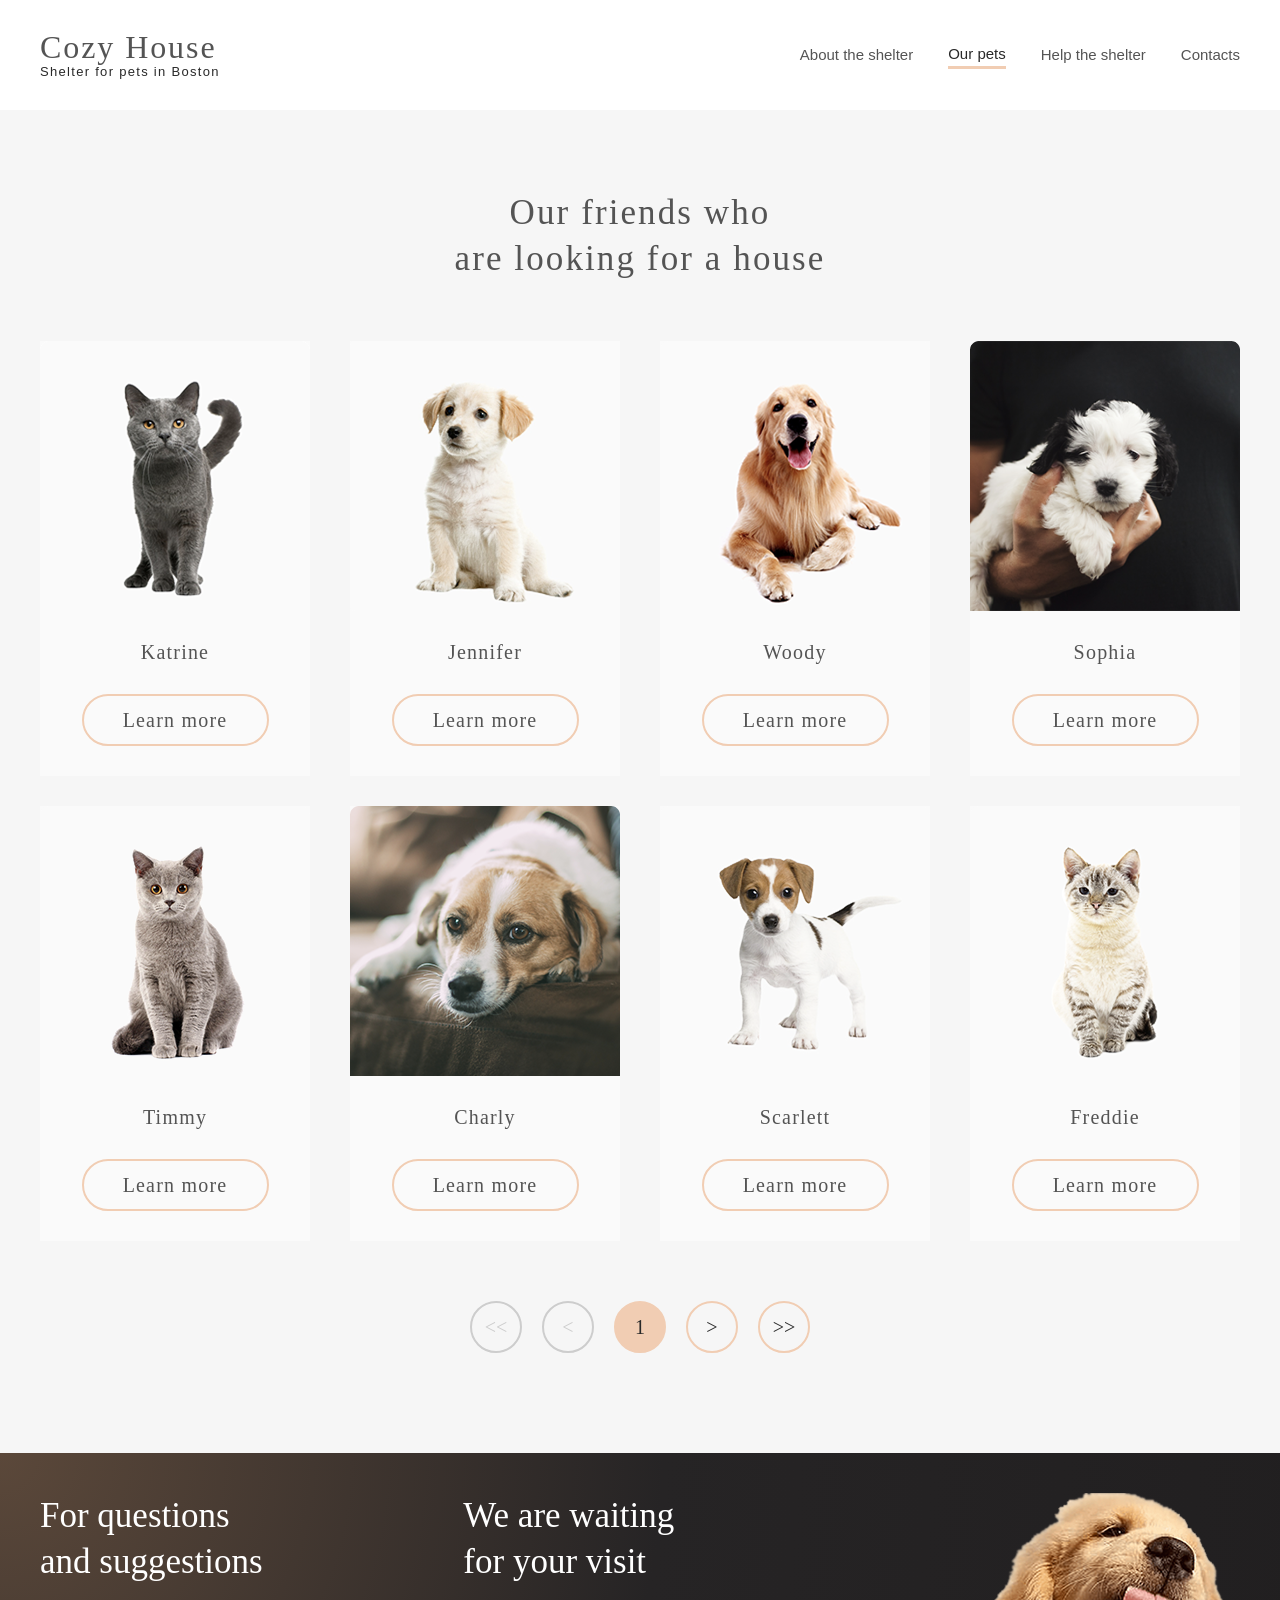
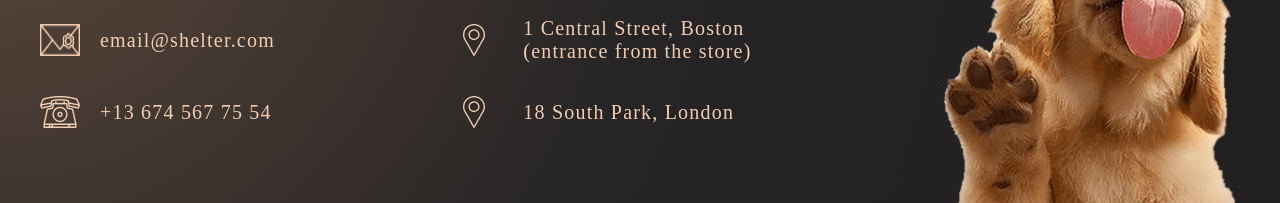
==== shelter/pets.html @ 5c17b8cc "feat: complete pets layout" ====
<!DOCTYPE html>
<html lang="en">
<head>
    <meta charset="UTF-8">
    <meta name="viewport" content="width=device-width, initial-scale=1.0">
    <title>Document</title>
    <link rel="stylesheet" href="./style/style.css">
    <link rel="icon" type="image/png" href="./assets/icons/favicon.png">
</head>
<body class="page page--pets">
    <header class="header header--pets">
        <div class="container">
            <div class="header__container">
                <div class="header__logo">
                    <a href="./index.html" class="logo">
                        <span class="logo__title">Cozy House</span>
                        <span class="logo__subtitle">Shelter for pets in Boston</span>
                    </a>
                </div>
                <nav class="navigation">
                    <ul class="navigation__list">
                        <li class="navigation__item">
                            <a class="navigation__link" href="./index.html">
                                About the shelter
                            </a>
                        </li>
                    
                        <li class="navigation__item">
                            <a class="navigation__link navigation__link--active" href="#">
                                Our pets
                            </a>
                        </li>
                    
                        <li class="navigation__item">
                            <a class="navigation__link" href="./index.html#help">
                                Help the shelter
                            </a>
                        </li>
                    
                        <li class="navigation__item">
                            <a class="navigation__link" href="#contacts">
                                Contacts
                            </a>
                        </li>
                    </ul>
                
                  <button class="burger" type="button" aria-label="Open menu">
                    <span class="burger__line"></span>
                    <span class="burger__line"></span>
                  </button>
              
               </nav>
    
            </div>
    </header>
    <main>
        <section class="pets pets--page" id="pets">
            <div class="container pets__container">
                <h1 class="pets__title">Our friends who<br> are looking for a house</h1>
                <div class="pets__cards pets__cards--page">
                    
                    
                        <div class="pets__card">
                            <img src="./assets/images/pets-katrine.png" alt="katarine" class="slider-card-img">
                            <span class="pets__card-name">Katrine</span>
                             <button class="slider__btn">Learn more</button>
                        </div>
                        <div class="pets__card">
                            <img src="./assets/images/pets-jennifer.png" alt="jennifer" class="slider-card-img">
                            <span class="pets__card-name">Jennifer</span>
                            <button class="slider__btn">Learn more</button>
                        </div>
                        <div class="pets__card">
                            <img src="./assets/images/pets-woody.png" alt="woody" class="slider-card-img">
                            <span class="pets__card-name">Woody</span>
                            <button class="slider__btn">Learn more</button>
                        </div> 
                        <div class="pets__card">
                            <img src="./assets/images/pets-sofia.png" alt="sofia" class="slider-card-img">
                            <span class="pets__card-name">Sophia</span>
                            <button class="slider__btn">Learn more</button>
                        </div>
                        <div class="pets__card">
                            <img src="./assets/images/pets-timmy.png" alt="timmy" class="slider-card-img">
                            <span class="pets__card-name">Timmy</span>
                            <button class="slider__btn">Learn more</button>
                        </div>
                        <div class="pets__card">
                            <img src="./assets/images/pets-charly.png" alt="charly" class="slider-card-img">
                            <span class="pets__card-name">Charly</span>
                            <button class="slider__btn">Learn more</button>
                        </div>
                        <div class="pets__card">
                            <img src="./assets/images/pets-scarlet.png" alt="scarlet" class="slider-card-img">
                            <span class="pets__card-name">Scarlett</span>
                            <button class="slider__btn">Learn more</button>
                        </div>
                        <div class="pets__card">
                            <img src="./assets/images/pets-freddie.png" alt="freddie" class="slider-card-img">
                            <span class="pets__card-name">Freddie</span>
                            <button class="slider__btn">Learn more</button>
                        </div>
                    
                    
                    
                </div>  
                <div class="pagination">
                    <button class="pagination__btn pagination__btn--disabled" type="button" disabled>&lt;&lt;</button>
                    <button class="pagination__btn pagination__btn--disabled" type="button" disabled>&lt;</button>
                    <button class="pagination__btn pagination__btn--active" type="button">1</button>
                    <button class="pagination__btn" type="button">&gt;</button>
                    <button class="pagination__btn" type="button">&gt;&gt;</button>
                </div>      
                
            </div>
            
       
        </section>
    
    </main>
    <footer class="footer" id="contacts">
        <div class="footer_cards">
            <div class="footer__contacts">
               <div class="footer__title">
                For questions <br>and suggestions
               </div>
               <a class="footer__mail" href="mailto:email@shelter.com">
                <img src="./assets/icons/mail.png" alt="mail" class="footer_image">
                <span class="footer__info" >email@shelter.com</span>
               </a>
               <a class="footer__tel" href="tel:+136745677554">
                <img src="./assets/icons/phone.png" alt="phone" class="footer_image">
                <span class="footer__info" >+13 674 567 75 54</span>
               </a>
            </div>
            <div class="footer__location">
                <div class="footer__title">
                    We are waiting <br>for your visit
                   </div>
                   <a class="footer__marker" href="https://maps.google.com" target="_blank">
                      <img src="./assets/icons/icon-marker.png" alt="marker" class="footer_image">
                      <span class="footer__info">1 Central Street, Boston<br> (entrance from the store)</span>
                   </a>
                   <a class="footer__marker" href="https://maps.google.com" target="_blank">
                      <img src="./assets/icons/icon-marker.png" alt="marker" class="footer_image">
                      <span class="footer__info">18 South Park, London </span>
                   </a>
            </div>
            <div class="footer__puppy">
                <img src="./assets/images/footer-puppy.png" alt="puppy" class="footer__puppy__img">
            </div>
        </div>

        
    </footer>
</body>
</html>
---- shelter/style/style.css ----
html {
    scroll-behavior: smooth;
  }
body{
    
    margin: 0;

}
* {
    box-sizing: border-box;
  }
  .header--main{
    background:
    radial-gradient(
      circle at top left,
      #5b483a 0%,
      #262425 50%,
      #211F20 100%
    );
}


.container{
    max-width: 1200px;
    margin: 0 auto;
    
}
.header__container{

    display: flex;
    justify-content: space-between;
    align-items: center;
    max-width: 1200px;
   padding-top: 30px;  
}

.navigation{
    display: flex;
    gap: 35px;
    
}
.navigation__list{
    display: flex;
    gap: 35px;
    list-style: none;
    align-items: center;
    margin: 0;
    padding:0;
    
}
.navigation__link {
    display: flex;
    text-decoration: none;
    color: #CDCDCD;
    font-family: Arial, sans-serif;
    font-size: 15px;
    line-height: 160%;
    font-weight:400; 
  }
  .navigation__link:hover {
    color: #FAFAFA;
  }
  .navigation__link--active {
    pointer-events: none;
    cursor: default;
    color: #FAFAFA;
    border-bottom: 3px solid #F1CDB3;
  }


  .navigation__item{
   
    color: #F1CDB3;
  }

  .header--pets .navigation__link {
    color: #545454;
  }
  
  .header--pets .navigation__link:hover {
    color: #292929;
  }
  
  .header--pets .navigation__link--active {
    color: #292929;
    border-bottom: 3px solid #F1CDB3;
  }

  .header--pets .header__container {
    padding: 30px 0;
}
.header__logo{
    gap: 10px;
}
.logo {
    text-decoration: none;
    display: flex;
    flex-direction: column;
  }
.logo__title{
    display: block;
    color: #F1CDB3; 
    
    font-family: Georgia, 'Times New Roman', Times, serif;
    font-size: 32px;
    line-height: 110%;
    letter-spacing: 0.06em;
    
}
.logo__subtitle{
    display: block;
    color: #FFFFFF;
    font-family: Arial, Helvetica, sans-serif;
    font-size: 13px;
    letter-spacing: 0.1em;
    line-height: 115%;
    
}


.header--pets .logo__title {
    color: #545454;
  }
  
  .header--pets .logo__subtitle {
    color: #292929;
  }
.hero{
    display: flex;
    justify-content: space-between;
    
    margin-top: 60px;
}
.burger {
    display: none;
  }

.hero__content{
    display: flex;
    flex-direction: column;
    align-items:flex-start;
    justify-content: center;
    padding-top: 140px;
    width: 460px;
   margin-bottom: 243px;
}
.hero__title{
    font-family: Georgia, 'Times New Roman', Times, serif;
    font-size: 44px;
    line-height: 130%;
    color: #FFFFFF;
    font-weight: 400;
    margin-right: 10px;
}
.hero__subheading{
    font-family: Arial, Helvetica, sans-serif;
    font-size: 15px;
    line-height: 160%;
    color: #CDCDCD;
    padding-bottom: 30px;
}
.hero__button{
    display: inline-block;
    width: 207px;
    height: 52px;
    background-color:#F1CDB3;
    text-decoration: none;
    border-radius: 100px;
    text-align: center;
    line-height: 52px;
    color: #292929;
    font-size: 17px;
    font-family: Georgia, 'Times New Roman', Times, serif;
    letter-spacing: 0.06em;
   
    
}
.hero__image{
    display: flex;
    align-items: flex-end;
    width: 698px;
    height: 728px;
    padding: -1px 20px 0;
}
.about__container{

    display: flex;
    justify-content: center;
   
    align-items: center;
    max-width: 1200px;
    padding-top: 90px;
    padding-bottom: 90px;
    gap: 130px;
   
 
}
.about__image{
    width: 300px;
    height: 408px;
    
    

}
.about__content{
    width: 430px;
    height: 380px;
    display: flex;
    flex-direction: column;
    
    gap: 30px;
    
}
.about__title{
    font-family: Georgia, 'Times New Roman', Times, serif;
    font-size: 35px;
    letter-spacing: 0.06em;
    line-height: 130%;
    color: #545454;
    font-weight: 400;
    width: 370px;
    margin: 0;
}
.about__text{
    font-family: Arial, Helvetica, sans-serif;
    color: #4C4C4C;
    font-size: 15px;
    line-height: 160%;
    font-weight: 400;
    margin: 0;
   
}
.pets {
    
    background-color: #F6F6F6;
    padding: 80px 0 100px;
    
}
.pets__container {
    max-width: 1200px;
    display: flex;
    flex-direction: column;
    align-items: center;
  }
.pets__title{
    margin: 0 0 60px;
    color: #545454;
    font-family: Georgia, 'Times New Roman', Times, serif;
    font-size: 35px;
    font-weight: 400;
    width: 400px;
    text-align: center;
    letter-spacing: 0.06em;
    line-height: 130%;
}
.pets__slider{
    display: flex;
    align-items: center;
    justify-content: space-between;
    gap:55px;

}
.pets__cards {
    display: flex;
  gap: 90px;
  width: 990px;
  overflow: hidden;
  }
  
.pets__card{
    max-width: 270px;
    height: 435px;
    display: flex;
    flex-direction: column;
    
    align-items:center;
    transition: 0.3s ease;
    background-color: #FAFAFA;

}
.pets__button {
    display: flex;
    justify-content: center;
    align-items: center;

    width: 261px;
    height: 52px;

    background: #F1CDB3;
    border-radius: 100px;

    font-family: Georgia, serif;
    font-size: 17px;
    letter-spacing: 0.06em;
    color: #292929;

    text-decoration: none; 
}

.slider-card-img{
    width: 270px;
    height: 270px;
    margin-bottom: 30px;
}
.pets__card span{
    margin-bottom: 30px;
}
span{

    font-size: 20px;
    font-family: Georgia, 'Times New Roman', Times, serif;
    color: #545454;
    letter-spacing: 0.06em;
    
}

.slider__btn {
    width: 187px;
    height: 52px;
    background: transparent;
    border: 2px solid #F1CDB3;
    border-radius: 100px;
    font-family: Georgia, serif;
    font-size: 20px;
    letter-spacing: 0.06em;
    color: #545454;
    cursor: pointer;
    margin-bottom: 30px;
}
.pets__button {
    width: 261px;
    height: 52px;
    margin-top: 60px;
    background: #F1CDB3;
    border: none;
    border-radius: 100px;
    font-family: Georgia, serif;
    font-size: 20px;
    letter-spacing: 0.06em;
    color: #292929;
    cursor: pointer;
}
.slider-btn {
    width: 52px;
    height: 52px;
    border: 2px solid #F1CDB3;
    border-radius: 50%;
    background: transparent;
    font-size: 20px;
    color: #292929;
    cursor: pointer;
    flex-shrink: 0;
}
button,
a {
  cursor: pointer;
}
.pets__card:hover{
    
    background-color: #FFFFFF;
    cursor: pointer;
  }

.hero__button:hover,
.pets__button:hover,
.slider__btn:hover,
.slider-btn:hover {
  background-color: #FDDCC4;
}
.slider-btn:hover {
    background-color: #FDDCC4;
    border-color: #FDDCC4;
  }

  .hero__button,
  .pets__button,
  .slider__btn,
  .slider-btn,
  .pets__card,
  .navigation__link,
  .footer__info {
      transition: all 0.3s ease;
  }
.help{
    padding: 10px 0 70px;
}
.help__container{
    min-height: 611px;
    max-width: 1200px;
    height: 431px;
    display: flex;
    flex-direction: column;
    justify-content: center;
    align-items: center;
    gap: 30px;
    
}
.help__title{
    font-family: Georgia, 'Times New Roman', Times, serif;
    font-size: 35px;
    letter-spacing: 0.06em;
    font-weight: 400;
    
    text-align: center;
    color: #545454;
}
.help__list {
    display: flex;
    flex-wrap: wrap;
    justify-content: center;
    gap: 50px 70px;
}


.help_list_card {
    width: 170px;
    display: flex;
    flex-direction: column;
    justify-content: space-between;
    align-items: center;  
    gap: 17px;
    padding-left: -60px;
    
}

h3{
    font-size: 13px;
    width: max-content;
    white-space: nowrap;
    
}
.help__item-title{
margin: 0;
  font-family: Georgia, serif;
  font-size: 20px;
  line-height: 115%;
  letter-spacing: 0.06em;
  color: #545454;
  font-weight: 400;
  text-align: center;
}
.help_list_img{
    margin-top: 10px;
}
.donation {
    background-color: #F6F6F6;
      
}
.donation__container {
    display: flex;
    justify-content: center;
    align-items: center;
    padding: 100px 0 100px;
    background-color: #F6F6F6;
    gap: 30px;
}
.donation__content{
    display: flex;
    flex-direction: column;
    gap:20px;
    width: 380px;
    
    
}
.donation__image{
    width: 505px;
    height: 261px;
}

.donation__title,
.donation__text,
.donation__info {
  margin: 0;
}
.donation__title{
    color: #545454;
    font-family: Georgia, 'Times New Roman', Times, serif;
    font-weight: 400;
    font-size: 35px;
    letter-spacing: 0.06em;
    line-height: 130%;
}
.donation__text{
    color: #545454;
    font-family: Georgia, 'Times New Roman', Times, serif;
    font-size: 15px;
    letter-spacing: 0.06em;
    line-height: 110%;
}
.donation-card{
    display: flex;
    align-items: center;
    gap: 10px;
    width: 349px;
    height: 43px;
    padding: 0 15px;
    background-color: #F1CDB3;
    border-radius: 9px;
    text-decoration: none;
}
.credit_card_img{
    
    width: 30px;
    height: 23px;

}
.credit_card_info{
    
    font-family: Georgia, 'Times New Roman', Times, serif;
    font-size: 20px;
    color: #545454;
    letter-spacing: 0.06em;
    line-height: 130%;
}
.donation__info{
    font-family: Arial, Helvetica, sans-serif;
    font-size: 12px;
    color:#B2B2B2;
    line-height: 18px;

}

footer{
    background:
    radial-gradient(
      circle at top left,
      #5b483a 0%,
      #262425 50%,
      #211F20 100%
    );
}
.footer_cards{
    display: flex;
    justify-content: space-between;
    
    max-width: 1200px;
    height: 350px;
    margin: 0 auto;
    padding-top: 40px;
    
}
.footer__contacts,
.footer__location{
    display: flex;
    flex-direction: column;
    
}
.footer__contacts {
    gap: 40px;
  }
  
  .footer__location {
    gap: 33px;
  }
  
.footer__title{
    color:#FFFFFF;
    font-family: Georgia, 'Times New Roman', Times, serif;
    font-size: 35px;
    font-weight: 400;
    line-height: 130%;
}
.footer__mail,
.footer__tel,
.footer__marker {
    display: grid;
    grid-template-columns: 40px 1fr;
    align-items: center;
    column-gap: 20px;
    text-decoration: none;
  
}

.footer_image{
    max-width: 40px;
  height: 32px;
  flex-shrink: 0;
    
}
.footer__info{
    font-family: Georgia, serif;
    font-size: 20px;
    letter-spacing: 0.06em;
    line-height: 115%;
    color: #F1CDB3;
    font-weight: 400;
    margin: 0;
    text-decoration: none;
}

.footer__puppy__img {
    display: block;
    width: 300px;
    height: 310px;
    align-self: flex-end;
  }
.footer__puppy{
    
    margin-right: 0;
}
.footer__mail:hover .footer__info,
.footer__tel:hover .footer__info,
.footer__marker:hover .footer__info {
  color: #FDDCC4;
}
.hero__button,
.pets__button,
.slider__btn,
.slider-btn,
.pets__card,
.navigation__link,
.footer__info {
  transition: all 0.3s ease;
}
.pets__card:hover .slider__btn {
    background-color: #FDDCC4 !important;
    border-color: #FDDCC4 !important;
}


.pets--page {
    background-color: #F6F6F6;
    padding: 80px 0 100px;
    width: 100%;
}


.pets__cards--page {
    display: grid;
    grid-template-columns: repeat(4, 270px);

    /* 270 * 4 + 40 * 3 = 1200 */
    gap: 30px 40px;
    width: 1200px;
    overflow: visible;
}

.pets__cards--page .pets__card {
    width: 270px;
    height: 435px;
}
.pets__card-name {
    margin-bottom: 30px;

    font-family: Georgia, 'Times New Roman', Times, serif;
    font-size: 20px;
    line-height: 115%;
    letter-spacing: 0.06em;
    color: #545454;
}


.pagination {
    display: flex;
    justify-content: center;
    gap: 20px;

    margin-top: 60px;
}

.pagination__btn {
    width: 52px;
    height: 52px;

    border: 2px solid #F1CDB3;
    border-radius: 50%;
    background: transparent;

    font-family: Georgia, 'Times New Roman', Times, serif;
    font-size: 20px;
    line-height: 115%;
    color: #292929;

    cursor: pointer;
    transition: all 0.3s ease;
}


.pagination__btn--active {
    background-color: #F1CDB3;
    border-color: #F1CDB3;
}


.pagination__btn:disabled,
.pagination__btn--disabled {
    border-color: #CDCDCD;
    color: #CDCDCD;
    background-color: transparent;
    cursor: default;
}


.pagination__btn:not(:disabled):hover {
    background-color: #FDDCC4;
    border-color: #FDDCC4;
}
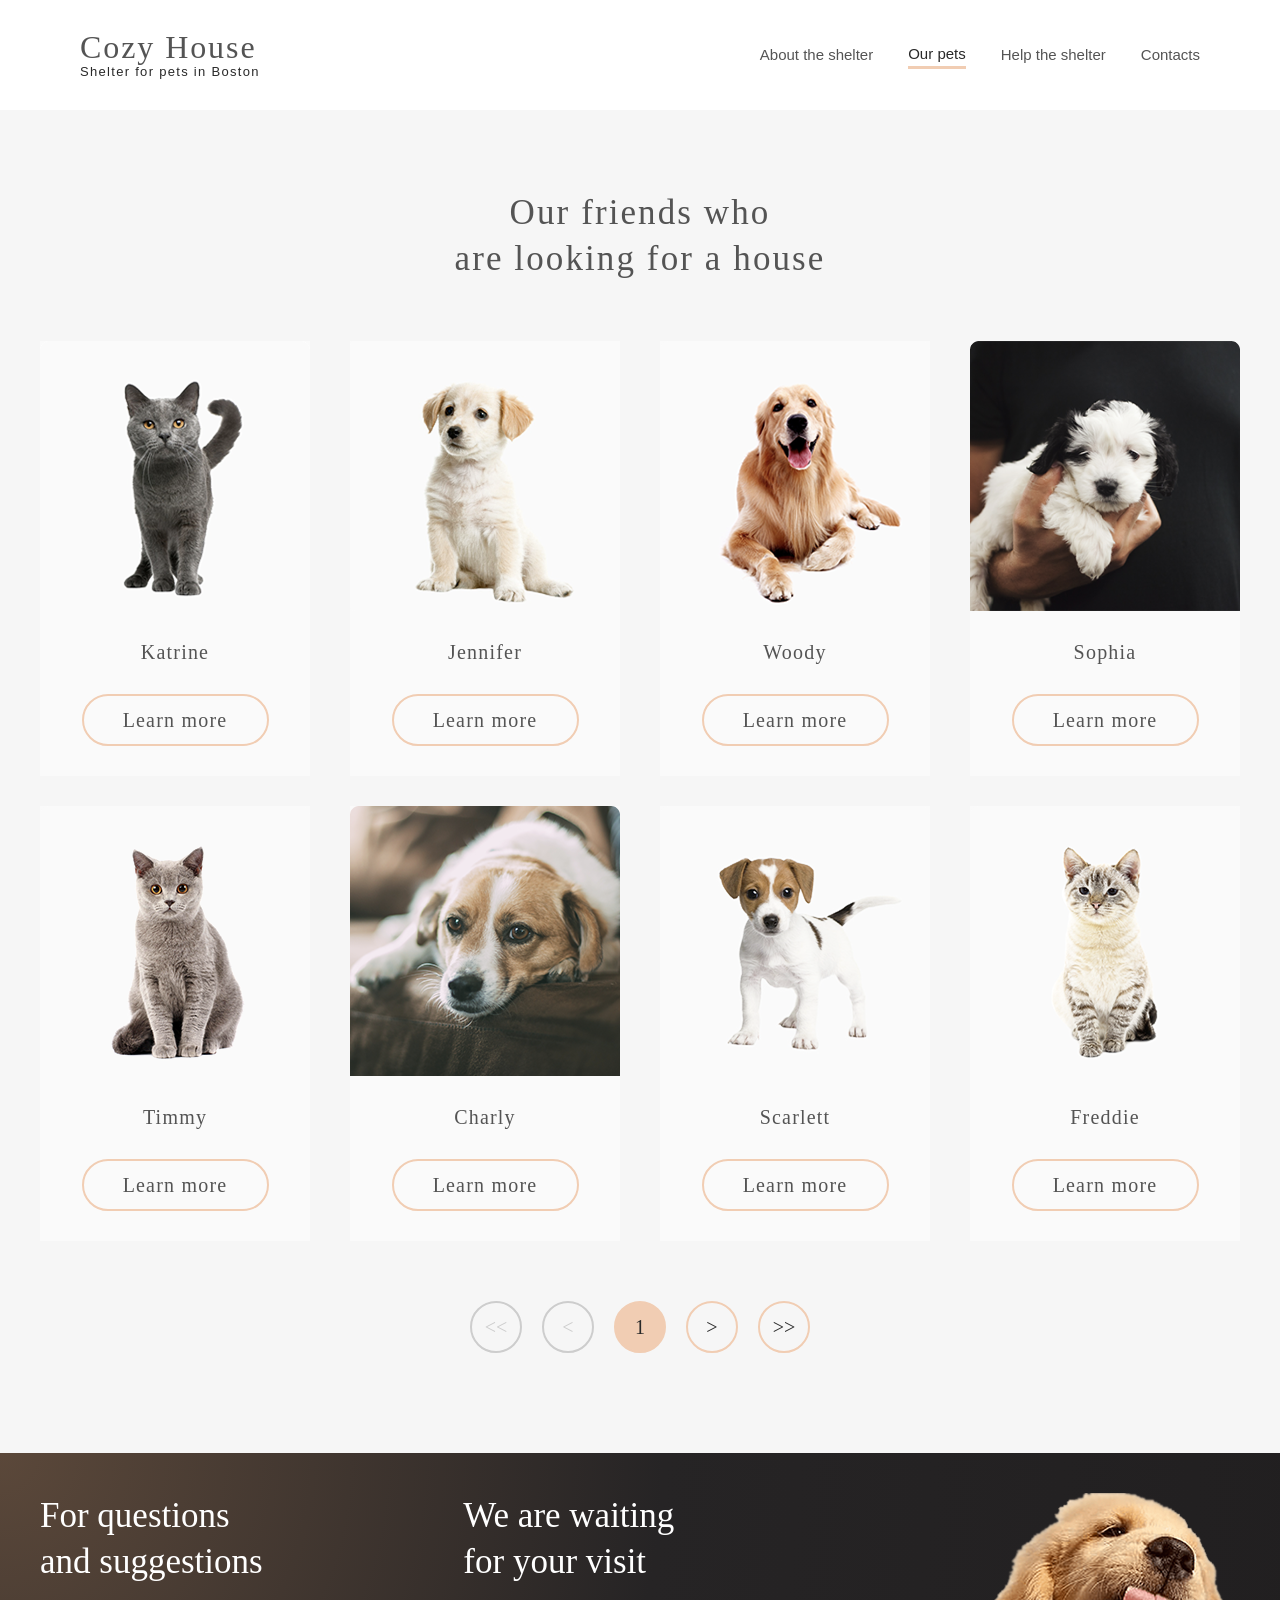
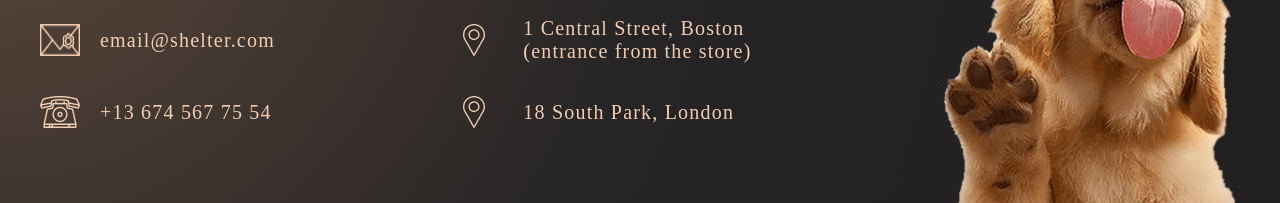
==== commit 023cb8b9: "feat: add responsive layout for shelter part 2" ====
--- a/shelter/pets.html
+++ b/shelter/pets.html
@@ -44,13 +44,13 @@
                         </li>
                     </ul>
                 
-                  <button class="burger" type="button" aria-label="Open menu">
-                    <span class="burger__line"></span>
-                    <span class="burger__line"></span>
-                  </button>
+                  
               
                </nav>
-    
+               <button class="burger" type="button" aria-label="Open menu">
+                   <span class="burger__line"></span>
+                   <span class="burger__line"></span>
+              </button>
             </div>
     </header>
     <main>
--- a/shelter/style/style.css
+++ b/shelter/style/style.css
@@ -1,13 +1,24 @@
 html {
     scroll-behavior: smooth;
   }
-body{
-    
+  
+  * {
+    box-sizing: border-box;
+  }
+  
+  html,
+  body {
+    width: 100%;
+    overflow-x: hidden;
+  }
+  
+  body {
     margin: 0;
-
-}
-* {
-    box-sizing: border-box;
+  }
+  
+  img {
+    max-width: 100%;
+    display: block;
   }
   .header--main{
     background:
@@ -22,7 +33,9 @@
 
 .container{
     max-width: 1200px;
+    width: 100%;
     margin: 0 auto;
+    padding: 0 40px;
     
 }
 .header__container{
@@ -131,9 +144,7 @@
     
     margin-top: 60px;
 }
-.burger {
-    display: none;
-  }
+
 
 .hero__content{
     display: flex;
@@ -694,4 +705,113 @@
 .pagination__btn:not(:disabled):hover {
     background-color: #FDDCC4;
     border-color: #FDDCC4;
-}+}
+
+.burger {
+    display: none;
+    width: 30px;
+    height: 22px;
+    padding: 0;
+    border: none;
+    background: transparent;
+    color: #F1CDB3;
+    cursor: pointer;
+    flex-direction: column;
+    justify-content: space-between;
+  }
+  
+  .burger__line {
+    display: block;
+    width: 30px;
+    height: 2px;
+    background-color: currentColor;
+  }
+  
+  @media (max-width: 767px) {
+    .navigation {
+      display: none;
+    }
+  
+    .burger {
+      display: flex;
+    }
+  }
+
+  @media (max-width: 1279px) and (min-width: 768px) {
+    .container {
+      max-width: 768px;
+      padding: 0 30px;
+    }
+  
+    .header__container {
+      padding-top: 30px;
+    }
+  
+    .hero {
+      flex-direction: column;
+      align-items: center;
+      margin-top: 60px;
+    }
+  
+    .hero__content {
+      width: 460px;
+      padding-top: 0;
+      margin-bottom: 0;
+      align-items: flex-start;
+    }
+  
+    .hero__title {
+      margin: 0 0 42px;
+    }
+  
+    .hero__subheading {
+      margin: 0 0 42px;
+      padding-bottom: 0;
+    }
+  
+    .hero__button {
+      align-self: center;
+    }
+  
+    .hero__image {
+      width: 569px;
+      height: auto;
+      padding: 0;
+      margin-top: 100px;
+      align-self: flex-end;
+    }
+  
+    .hero__image img {
+      width: 100%;
+      height: auto;
+    }
+    .about__container {
+        flex-direction: column-reverse;
+        gap: 80px;
+        padding-top: 80px;
+        padding-bottom: 100px;
+      }
+    
+      .about__content {
+        width: 430px;
+        height: auto;
+      }
+    
+      .about__title {
+        width: 370px;
+        margin: 0;
+        
+      }
+    
+      .about__image {
+        width: 300px;
+        height: 408px;
+      }
+    
+      .about__image img {
+        width: 100%;
+        height: auto;
+      }
+    
+  }
+  
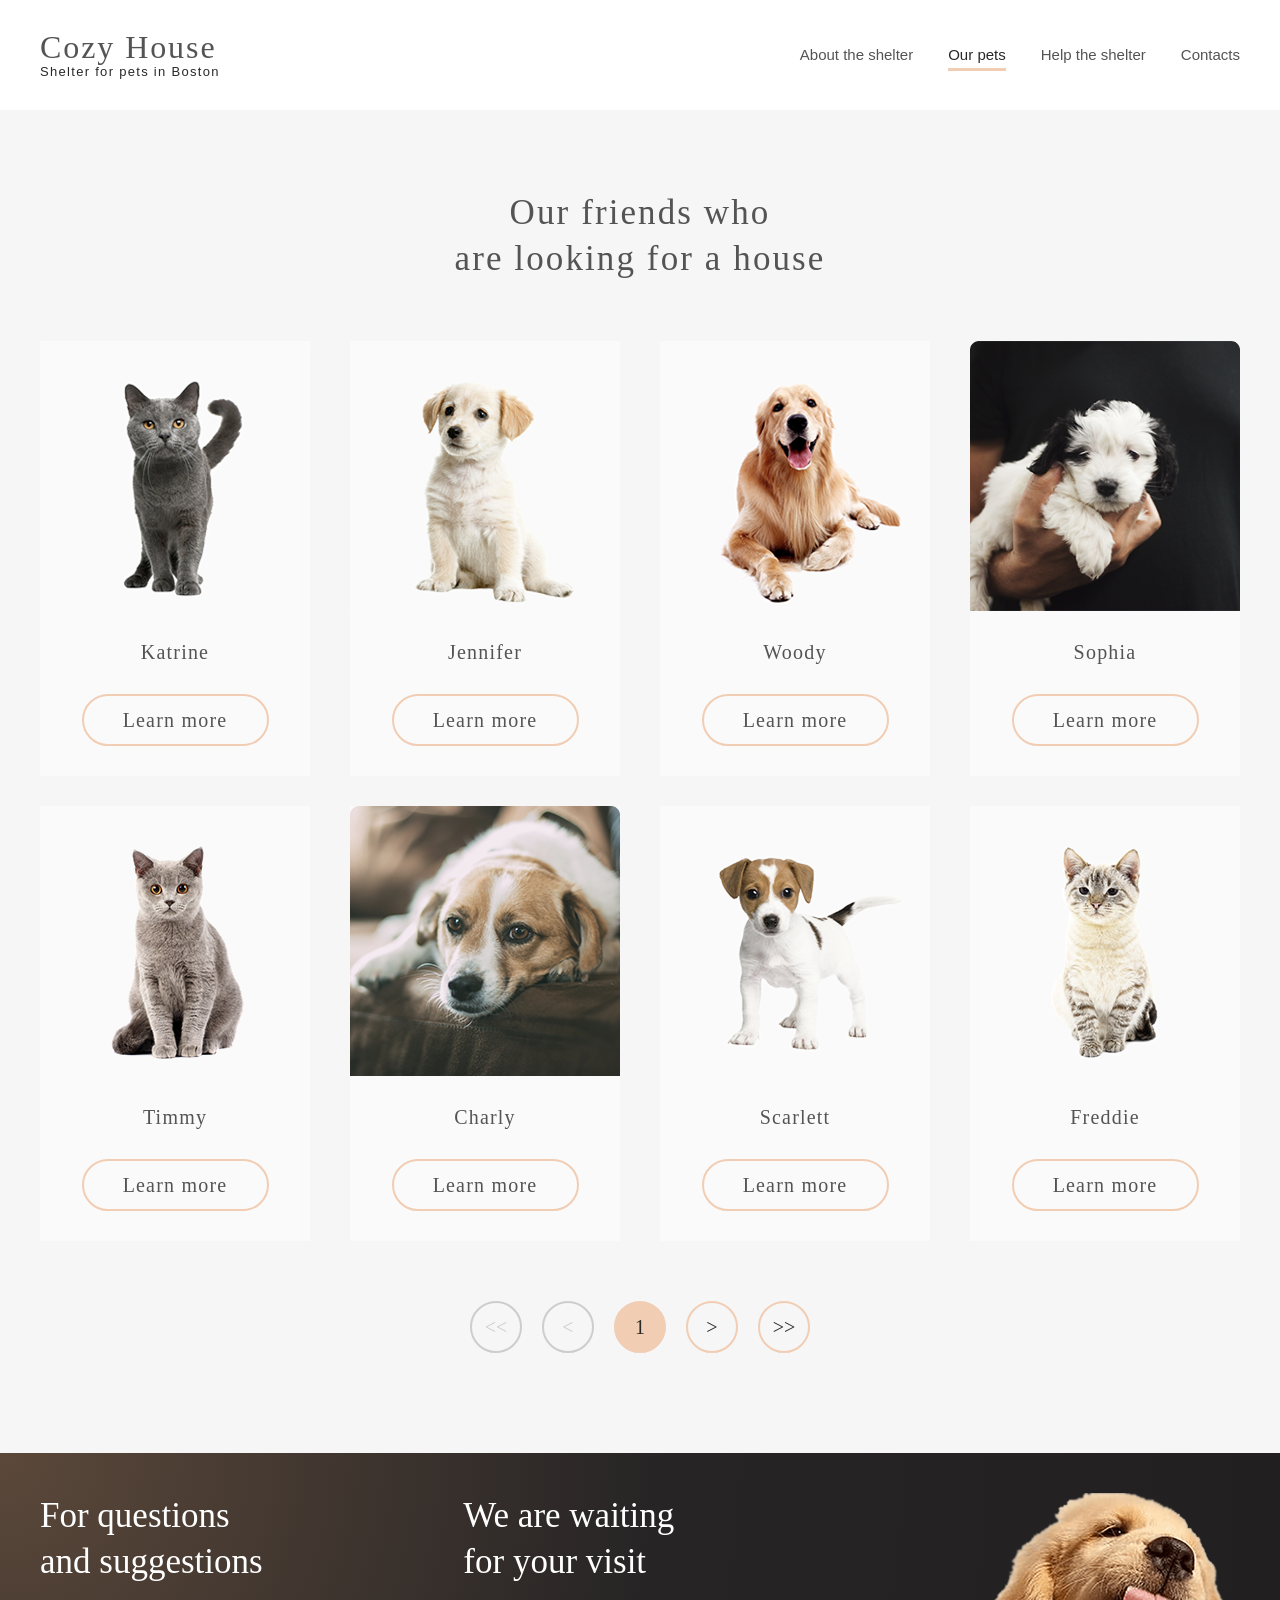
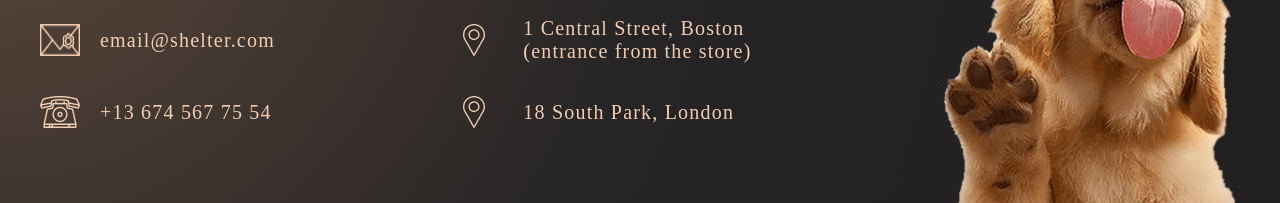
==== commit b55d33d5: "sync html from shelter" ====
--- a/shelter/pets.html
+++ b/shelter/pets.html
@@ -44,13 +44,13 @@
                         </li>
                     </ul>
                 
-                  
+                  <button class="burger" type="button" aria-label="Open menu">
+                    <span class="burger__line"></span>
+                    <span class="burger__line"></span>
+                  </button>
               
                </nav>
-               <button class="burger" type="button" aria-label="Open menu">
-                   <span class="burger__line"></span>
-                   <span class="burger__line"></span>
-              </button>
+    
             </div>
     </header>
     <main>
--- a/shelter/style/style.css
+++ b/shelter/style/style.css
@@ -4,11 +4,13 @@
   
   * {
     box-sizing: border-box;
+    
   }
   
   html,
   body {
     width: 100%;
+    
     overflow-x: hidden;
   }
   
@@ -32,7 +34,7 @@
 
 
 .container{
-    max-width: 1200px;
+    max-width: 1280px;
     width: 100%;
     margin: 0 auto;
     padding: 0 40px;
@@ -43,7 +45,7 @@
     display: flex;
     justify-content: space-between;
     align-items: center;
-    max-width: 1200px;
+    
    padding-top: 30px;  
 }
 
@@ -62,22 +64,51 @@
     
 }
 .navigation__link {
+    position: relative;
+  
     display: flex;
     text-decoration: none;
     color: #CDCDCD;
+    transition: color 0.3s ease;
     font-family: Arial, sans-serif;
     font-size: 15px;
     line-height: 160%;
-    font-weight:400; 
-  }
+    font-weight: 400;
+  }
+  
   .navigation__link:hover {
     color: #FAFAFA;
   }
+  
   .navigation__link--active {
     pointer-events: none;
     cursor: default;
     color: #FAFAFA;
-    border-bottom: 3px solid #F1CDB3;
+  }
+  .navigation__link::after {
+    content: "";
+  
+    position: absolute;
+    left: 0;
+    bottom: -4px;
+  
+    width: 100%;
+    height: 3px;
+  
+    background-color: #F1CDB3;
+  
+    opacity: 0;
+    transition: opacity 0.3s ease;
+  }
+  
+  
+  .navigation__link--active::after {
+    opacity: 1;
+  }
+  
+  
+  .navigation__link:hover::after {
+    opacity: 1;
   }
 
 
@@ -96,7 +127,7 @@
   
   .header--pets .navigation__link--active {
     color: #292929;
-    border-bottom: 3px solid #F1CDB3;
+   
   }
 
   .header--pets .header__container {
@@ -140,9 +171,9 @@
   }
 .hero{
     display: flex;
-    justify-content: space-between;
-    
-    margin-top: 60px;
+    
+    gap:42px;
+    
 }
 
 
@@ -151,24 +182,24 @@
     flex-direction: column;
     align-items:flex-start;
     justify-content: center;
-    padding-top: 140px;
+    padding-top: 130px;
     width: 460px;
    margin-bottom: 243px;
 }
 .hero__title{
     font-family: Georgia, 'Times New Roman', Times, serif;
     font-size: 44px;
-    line-height: 130%;
+    line-height: 1.3;
     color: #FFFFFF;
     font-weight: 400;
-    margin-right: 10px;
+    
 }
 .hero__subheading{
     font-family: Arial, Helvetica, sans-serif;
     font-size: 15px;
-    line-height: 160%;
+    line-height: 1.6;
     color: #CDCDCD;
-    padding-bottom: 30px;
+    padding-bottom: 27px;
 }
 .hero__button{
     display: inline-block;
@@ -178,59 +209,60 @@
     text-decoration: none;
     border-radius: 100px;
     text-align: center;
-    line-height: 52px;
+    line-height: 50px;
     color: #292929;
     font-size: 17px;
     font-family: Georgia, 'Times New Roman', Times, serif;
     letter-spacing: 0.06em;
+    cursor: pointer;
+  
    
     
 }
 .hero__image{
-    display: flex;
-    align-items: flex-end;
-    width: 698px;
-    height: 728px;
-    padding: -1px 20px 0;
-}
+    display: block;
+    
+}
+.about{
+    background-color: #FFFFFF;
+    padding: 80px 0 100px;
+}
+
 .about__container{
-
+    
     display: flex;
     justify-content: center;
-   
     align-items: center;
-    max-width: 1200px;
-    padding-top: 90px;
-    padding-bottom: 90px;
-    gap: 130px;
-   
+    gap:120px
  
 }
 .about__image{
     width: 300px;
     height: 408px;
-    
-    
-
+    flex-shrink: 0;
+}
+.about__img {
+    display: block;
+    width: 300px;
+    height: 408px;
 }
 .about__content{
-    width: 430px;
+    max-width: 437px;
     height: 380px;
     display: flex;
     flex-direction: column;
-    
-    gap: 30px;
-    
-}
+   
+}
+
 .about__title{
-    font-family: Georgia, 'Times New Roman', Times, serif;
+    
     font-size: 35px;
     letter-spacing: 0.06em;
     line-height: 130%;
     color: #545454;
     font-weight: 400;
     width: 370px;
-    margin: 0;
+    margin:0 0 25px;
 }
 .about__text{
     font-family: Arial, Helvetica, sans-serif;
@@ -239,7 +271,11 @@
     line-height: 160%;
     font-weight: 400;
     margin: 0;
+    
    
+}
+.about__text:not(:last-child) {
+    margin-bottom: 25px;
 }
 .pets {
     
@@ -248,7 +284,7 @@
     
 }
 .pets__container {
-    max-width: 1200px;
+    max-width: 1280px;
     display: flex;
     flex-direction: column;
     align-items: center;
@@ -268,7 +304,10 @@
     display: flex;
     align-items: center;
     justify-content: space-between;
-    gap:55px;
+   gap: 0px;
+    width: 100%;
+    max-width: 1200px;
+    margin:  auto;
 
 }
 .pets__cards {
@@ -280,6 +319,7 @@
   
 .pets__card{
     max-width: 270px;
+    min-width: 270px;
     height: 435px;
     display: flex;
     flex-direction: column;
@@ -287,6 +327,7 @@
     align-items:center;
     transition: 0.3s ease;
     background-color: #FAFAFA;
+    flex-shrink: 0;
 
 }
 .pets__button {
@@ -296,6 +337,7 @@
 
     width: 261px;
     height: 52px;
+    margin-top: 60px;
 
     background: #F1CDB3;
     border-radius: 100px;
@@ -306,6 +348,7 @@
     color: #292929;
 
     text-decoration: none; 
+    cursor: pointer;
 }
 
 .slider-card-img{
@@ -315,14 +358,10 @@
 }
 .pets__card span{
     margin-bottom: 30px;
-}
-span{
-
     font-size: 20px;
     font-family: Georgia, 'Times New Roman', Times, serif;
     color: #545454;
     letter-spacing: 0.06em;
-    
 }
 
 .slider__btn {
@@ -338,19 +377,7 @@
     cursor: pointer;
     margin-bottom: 30px;
 }
-.pets__button {
-    width: 261px;
-    height: 52px;
-    margin-top: 60px;
-    background: #F1CDB3;
-    border: none;
-    border-radius: 100px;
-    font-family: Georgia, serif;
-    font-size: 20px;
-    letter-spacing: 0.06em;
-    color: #292929;
-    cursor: pointer;
-}
+
 .slider-btn {
     width: 52px;
     height: 52px;
@@ -361,6 +388,7 @@
     color: #292929;
     cursor: pointer;
     flex-shrink: 0;
+    
 }
 button,
 a {
@@ -393,65 +421,75 @@
       transition: all 0.3s ease;
   }
 .help{
-    padding: 10px 0 70px;
+    padding: 80px 0 100px;
 }
 .help__container{
-    min-height: 611px;
-    max-width: 1200px;
-    height: 431px;
     display: flex;
     flex-direction: column;
-    justify-content: center;
     align-items: center;
-    gap: 30px;
-    
+    height: auto;
+    min-height: auto;
+    gap: 0;
+    justify-content: flex-start;
 }
 .help__title{
     font-family: Georgia, 'Times New Roman', Times, serif;
     font-size: 35px;
     letter-spacing: 0.06em;
     font-weight: 400;
-    
+    line-height: 130%;
+    margin:0 0 60px;
     text-align: center;
     color: #545454;
+    text-align: center;
+
 }
 .help__list {
+    width: 1026px;
+    max-width: 1026px;
+
     display: flex;
     flex-wrap: wrap;
     justify-content: center;
-    gap: 50px 70px;
-}
-
-
-.help_list_card {
-    width: 170px;
+
+    column-gap: 110px;
+    row-gap: 55px;
+
+    margin: 0 auto;
+    padding: 0;
+
+    list-style: none;
+}
+
+
+.help__item {
+    width: auto;
+    flex: 0 0 auto;
+
     display: flex;
     flex-direction: column;
-    justify-content: space-between;
-    align-items: center;  
-    gap: 17px;
-    padding-left: -60px;
-    
-}
-
-h3{
-    font-size: 13px;
-    width: max-content;
+    align-items: center;
+    gap: 30px;
+}
+
+.help__icon {
+    display: block;
+    width: 60px;
+    height: 60px;
+}
+
+.help__item-title {
+    margin: 0;
+
+    font-family: Georgia, 'Times New Roman', Times, serif;
+    font-size: 20px;
+    line-height: 115%;
+    letter-spacing: 0.06em;
+    font-weight: 400;
+
+    color: #545454;
+    text-align: center;
     white-space: nowrap;
-    
-}
-.help__item-title{
-margin: 0;
-  font-family: Georgia, serif;
-  font-size: 20px;
-  line-height: 115%;
-  letter-spacing: 0.06em;
-  color: #545454;
-  font-weight: 400;
-  text-align: center;
-}
-.help_list_img{
-    margin-top: 10px;
 }
 .donation {
     background-color: #F6F6F6;
@@ -726,16 +764,6 @@
     height: 2px;
     background-color: currentColor;
   }
-  
-  @media (max-width: 767px) {
-    .navigation {
-      display: none;
-    }
-  
-    .burger {
-      display: flex;
-    }
-  }
 
   @media (max-width: 1279px) and (min-width: 768px) {
     .container {
@@ -812,6 +840,448 @@
         width: 100%;
         height: auto;
       }
-    
+      .pets {
+        padding: 80px 0 100px;
+      }
+    
+      .pets__title {
+        margin-bottom: 60px;
+      }
+    
+      .pets__slider {
+        width: 100%;
+        gap: 12px;
+      }
+    
+      .pets__cards {
+        width: 580px;
+        gap: 40px;
+        overflow: hidden;
+      }
+    
+      .pets__card {
+        width: 270px;
+        flex-shrink: 0;
+      }
+    
+      .pets__button {
+        margin-top: 60px;
+      }
+      .donation__container {
+        flex-direction: column-reverse;
+        gap: 60px;
+        padding: 80px 0 100px;
+      }
+    
+      .donation__content {
+        width: 380px;
+      }
+    
+      .donation__image {
+        width: 505px;
+        height: auto;
+      }
+    
+      .donation__image img {
+        width: 100%;
+        height: auto;
+      }
+      .footer_cards {
+        max-width: 768px;
+        height: auto;
+    
+        display: flex;
+        flex-wrap: wrap;
+        justify-content: center;
+        align-items: flex-start;
+    
+        column-gap: 60px;
+        row-gap: 60px;
+    
+        padding: 30px 30px 0;
+      }
+    
+      .footer__contacts {
+        width: 278px;
+        gap: 40px;
+      }
+    
+      .footer__location {
+        width: 302px;
+        gap: 33px;
+      }
+    
+      .footer__title {
+        margin: 0;
+      }
+    
+      .footer__puppy {
+        width: 300px;
+        margin: 0 auto;
+      }
+    
+      .footer__puppy__img {
+        width: 300px;
+        height: 310px;
+      }
+    
+  }
+  @media (max-width: 767px) {
+    .container {
+      max-width: 320px;
+      padding: 0 10px;
+    }
+  
+    .header__container {
+      padding-top: 30px;
+      align-items: center;
+    }
+  
+    .navigation {
+      display: none;
+    }
+  
+    .burger {
+      display: flex;
+
+    }
+.burger__line{
+    color: #F1CDB3;
+}
+  
+    .hero {
+      flex-direction: column;
+      align-items: center;
+      margin-top: 60px;
+    }
+  
+    .hero__content {
+      width: 300px;
+      padding-top: 0;
+      margin-bottom: 0;
+      align-items: center;
+      text-align: center;
+    }
+  
+    .hero__title {
+      width: 260px;
+      margin: 0 0 42px;
+  
+      font-size: 25px;
+      line-height: 130%;
+      letter-spacing: 0.06em;
+      text-align: center;
+    }
+  
+    .hero__subheading {
+      width: 300px;
+      margin: 0 0 42px;
+      padding-bottom: 0;
+  
+      font-size: 15px;
+      line-height: 160%;
+      text-align: center;
+    }
+  
+    .hero__button {
+      margin: 0;
+    }
+  
+    
+    .hero__image {
+      width: 260px;
+      height: auto;
+      padding: 0;
+      margin-top: 105px;
+      align-self: flex-end;
+    }
+  
+    .hero__image img {
+      width: 100%;
+      height: auto;
+    }
+    .about__container {
+        flex-direction: column-reverse;
+        align-items: center;
+    
+        padding-top: 42px;
+        padding-bottom: 42px;
+    
+        gap: 42px;
+      }
+    
+      .about__content {
+        width: 300px;
+        height: auto;
+    
+        align-items: center;
+        gap: 22px;
+      }
+    
+      .about__title {
+        width: 290px;
+        margin: 0;
+    
+        font-size: 25px;
+        line-height: 130%;
+        letter-spacing: 0.06em;
+        text-align: center;
+      }
+    
+      .about__text {
+        width: 270px;
+        margin: 0;
+    
+        font-size: 15px;
+        line-height: 160%;
+        text-align: justify;
+      }
+    
+      .about__image {
+        width: 260px;
+        height: auto;
+      }
+    
+      .about__image img {
+        width: 100%;
+        height: auto;
+      }
+      .pets {
+        padding: 42px 0;
+      }
+    
+      .pets__container {
+        max-width: 320px;
+        padding: 0 10px;
+      }
+    
+      .pets__title {
+        width: 300px;
+        margin: 0 0 42px;
+    
+        font-size: 25px;
+        line-height: 130%;
+        letter-spacing: 0.06em;
+        text-align: center;
+      }
+    
+      .pets__slider {
+        width: 270px;
+    
+        display: flex;
+        flex-wrap: wrap;
+        justify-content: center;
+        align-items: center;
+    
+        column-gap: 80px;
+        row-gap: 20px;
+      }
+    
+      .pets__cards {
+        order: 1;
+    
+        width: 270px;
+        height: 435px;
+    
+        display: flex;
+        gap: 0;
+        overflow: hidden;
+      }
+    
+      .pets__card {
+        width: 270px;
+        min-width: 270px;
+        height: 435px;
+    
+        flex-shrink: 0;
+      }
+    
+      .slider-card-img {
+        width: 270px;
+        height: 270px;
+        margin-bottom: 30px;
+      }
+    
+      .pets__card span {
+        margin-bottom: 30px;
+    
+        font-size: 20px;
+        line-height: 115%;
+      }
+    
+      .slider__btn {
+        width: 187px;
+        height: 52px;
+        margin-bottom: 0;
+    
+        font-size: 17px;
+        line-height: 130%;
+      }
+    
+      .slider-btn {
+        width: 52px;
+        height: 52px;
+      }
+    
+      .slider-btn--prev {
+        order: 2;
+      }
+    
+      .slider-btn--next {
+        order: 3;
+      }
+    
+      .pets__button {
+        width: 260px;
+        height: 52px;
+        margin-top: 42px;
+    
+        font-size: 17px;
+        line-height: 130%;
+      }
+      .help {
+        padding: 42px 0;
+      }
+    
+      .help__container {
+        max-width: 320px;
+        min-height: auto;
+        height: auto;
+        padding: 0 10px;
+    
+        display: flex;
+        flex-direction: column;
+        align-items: center;
+      }
+    
+      .help__title {
+        width: 230px;
+        margin: 0 0 42px;
+    
+        font-size: 25px;
+        line-height: 130%;
+        letter-spacing: 0.06em;
+        text-align: center;
+      }
+    
+      .help__list {
+        display: grid;
+        grid-template-columns: repeat(2, 130px);
+        column-gap: 30px;
+        row-gap: 30px;
+    
+        max-width: 290px;
+        margin: 0 auto;
+      }
+    
+      .help__item {
+        width: 130px;
+        height: 87px;
+    
+        display: flex;
+        flex-direction: column;
+        align-items: center;
+        justify-content: space-between;
+    
+        padding: 0;
+      }
+    
+      .help__icon {
+        width: 50px;
+        height: 50px;
+        margin: 0;
+    
+        object-fit: contain;
+      }
+    
+      .help__item-title {
+        margin: 0;
+    
+        font-size: 15px;
+        line-height: 110%;
+        letter-spacing: 0.06em;
+        text-align: center;
+        white-space: nowrap;
+      }
+      .donation {
+        padding: 42px 0;
+      }
+    
+      .donation__container {
+        flex-direction: column-reverse;
+        gap: 42px;
+    
+        padding: 0 10px;
+      }
+    
+      .donation__content {
+        width: 300px;
+    
+        display: flex;
+        flex-direction: column;
+        align-items: center;
+        gap: 20px;
+      }
+    
+      .donation__title {
+        width: 300px;
+        margin: 0;
+    
+        font-size: 25px;
+        line-height: 130%;
+        letter-spacing: 0.06em;
+        text-align: center;
+      }
+    
+      .donation__text {
+        margin: 0;
+    
+        font-size: 15px;
+        line-height: 160%;
+        letter-spacing: 0;
+        text-align: center;
+      }
+    
+      .donation-card {
+        width: 281px;
+        height: 43px;
+        padding: 0 15px;
+    
+        display: flex;
+        align-items: center;
+        gap: 15px;
+      }
+    
+      .credit_card_img {
+        width: 30px;
+        height: 23px;
+        flex-shrink: 0;
+      }
+    
+      .credit_card_info {
+        font-size: 15px;
+        line-height: 110%;
+        letter-spacing: 0.06em;
+        white-space: nowrap;
+      }
+    
+      .donation__info {
+        width: 280px;
+        margin: 0;
+    
+        font-size: 12px;
+        line-height: 18px;
+        text-align: justify;
+      }
+    
+      .donation__image {
+        width: 260px;
+        height: auto;
+      }
+    
+      .donation__image img {
+        width: 100%;
+        height: auto;
+      }
   }
   
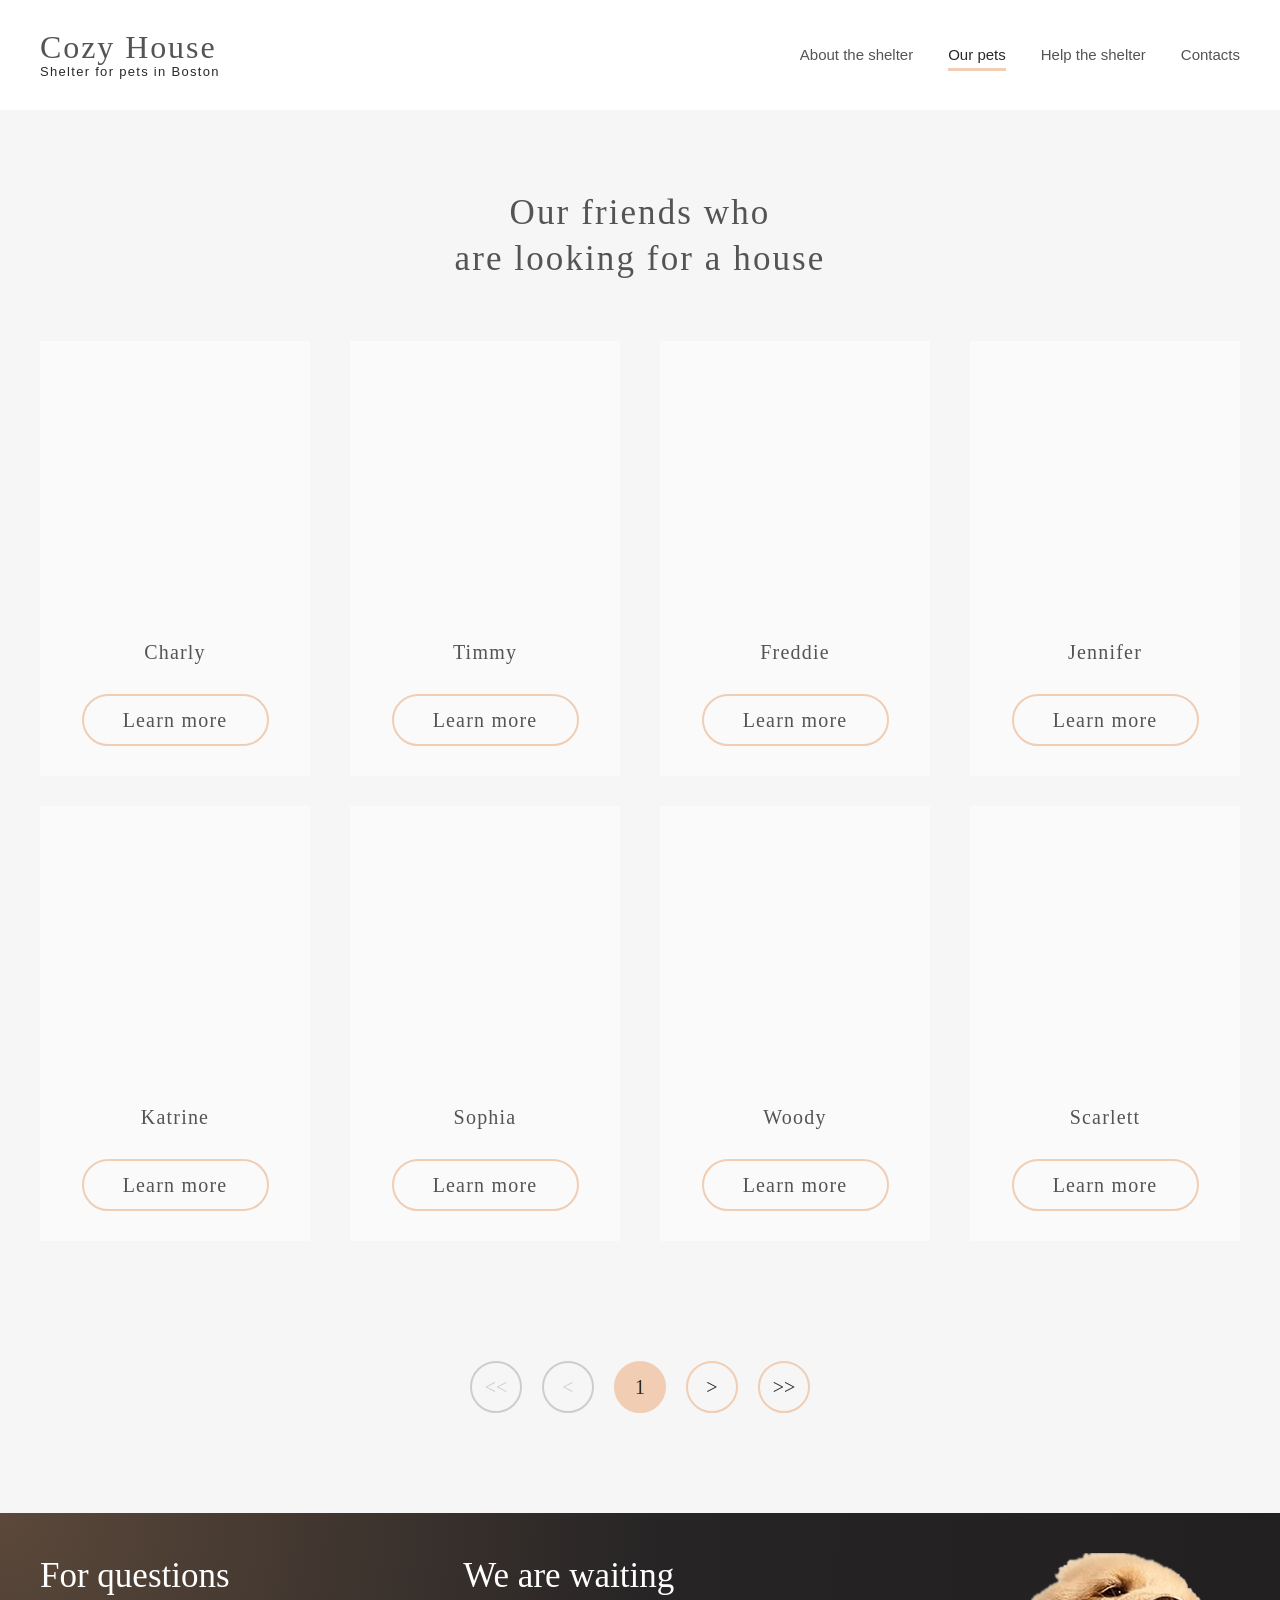
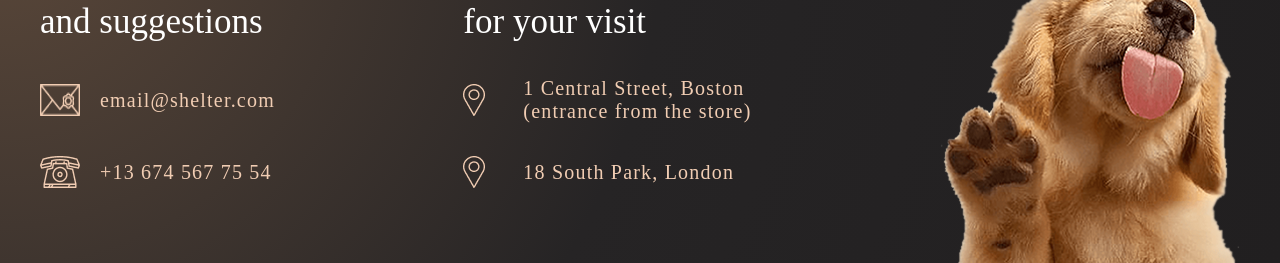
==== commit 872ab772: "feat: add pet popup modal - 2026-06-27 20:23" ====
--- a/shelter/pets.html
+++ b/shelter/pets.html
@@ -44,72 +44,47 @@
                         </li>
                     </ul>
                 
-                  <button class="burger" type="button" aria-label="Open menu">
-                    <span class="burger__line"></span>
-                    <span class="burger__line"></span>
-                  </button>
+                  
               
                </nav>
-    
+               <button class="burger" type="button" aria-label="Open menu">
+                   <span class="burger__line"></span>
+                   <span class="burger__line"></span>
+                   <span class="burger__line"></span>
+              </button>
             </div>
+        </div>
+        <div class="menu-overlay"></div>
     </header>
     <main>
         <section class="pets pets--page" id="pets">
             <div class="container pets__container">
                 <h1 class="pets__title">Our friends who<br> are looking for a house</h1>
                 <div class="pets__cards pets__cards--page">
-                    
-                    
-                        <div class="pets__card">
-                            <img src="./assets/images/pets-katrine.png" alt="katarine" class="slider-card-img">
-                            <span class="pets__card-name">Katrine</span>
-                             <button class="slider__btn">Learn more</button>
-                        </div>
-                        <div class="pets__card">
-                            <img src="./assets/images/pets-jennifer.png" alt="jennifer" class="slider-card-img">
-                            <span class="pets__card-name">Jennifer</span>
-                            <button class="slider__btn">Learn more</button>
-                        </div>
-                        <div class="pets__card">
-                            <img src="./assets/images/pets-woody.png" alt="woody" class="slider-card-img">
-                            <span class="pets__card-name">Woody</span>
-                            <button class="slider__btn">Learn more</button>
-                        </div> 
-                        <div class="pets__card">
-                            <img src="./assets/images/pets-sofia.png" alt="sofia" class="slider-card-img">
-                            <span class="pets__card-name">Sophia</span>
-                            <button class="slider__btn">Learn more</button>
-                        </div>
-                        <div class="pets__card">
-                            <img src="./assets/images/pets-timmy.png" alt="timmy" class="slider-card-img">
-                            <span class="pets__card-name">Timmy</span>
-                            <button class="slider__btn">Learn more</button>
-                        </div>
-                        <div class="pets__card">
-                            <img src="./assets/images/pets-charly.png" alt="charly" class="slider-card-img">
-                            <span class="pets__card-name">Charly</span>
-                            <button class="slider__btn">Learn more</button>
-                        </div>
-                        <div class="pets__card">
-                            <img src="./assets/images/pets-scarlet.png" alt="scarlet" class="slider-card-img">
-                            <span class="pets__card-name">Scarlett</span>
-                            <button class="slider__btn">Learn more</button>
-                        </div>
-                        <div class="pets__card">
-                            <img src="./assets/images/pets-freddie.png" alt="freddie" class="slider-card-img">
-                            <span class="pets__card-name">Freddie</span>
-                            <button class="slider__btn">Learn more</button>
-                        </div>
-                    
-                    
-                    
+            
                 </div>  
                 <div class="pagination">
-                    <button class="pagination__btn pagination__btn--disabled" type="button" disabled>&lt;&lt;</button>
-                    <button class="pagination__btn pagination__btn--disabled" type="button" disabled>&lt;</button>
-                    <button class="pagination__btn pagination__btn--active" type="button">1</button>
-                    <button class="pagination__btn" type="button">&gt;</button>
-                    <button class="pagination__btn" type="button">&gt;&gt;</button>
+                    <div class="pagination">
+                        <button class="pagination__btn pagination__btn--first pagination__btn--disabled" type="button" disabled>
+                          &lt;&lt;
+                        </button>
+                      
+                        <button class="pagination__btn pagination__btn--prev pagination__btn--disabled" type="button" disabled>
+                          &lt;
+                        </button>
+                      
+                        <button class="pagination__btn pagination__btn--current pagination__btn--active" type="button">
+                          1
+                        </button>
+                      
+                        <button class="pagination__btn pagination__btn--next" type="button">
+                          &gt;
+                        </button>
+                      
+                        <button class="pagination__btn pagination__btn--last" type="button">
+                          &gt;&gt;
+                        </button>
+                      </div>
                 </div>      
                 
             </div>
@@ -121,9 +96,11 @@
     <footer class="footer" id="contacts">
         <div class="footer_cards">
             <div class="footer__contacts">
-               <div class="footer__title">
-                For questions <br>and suggestions
-               </div>
+                <div class="footer__title">
+                    <span>For questions</span><br class="footer-br footer-br--desktop">
+                    <span>and </span><br class="footer-br footer-br--mobile">
+                    <span>suggestions</span>
+                </div>
                <a class="footer__mail" href="mailto:email@shelter.com">
                 <img src="./assets/icons/mail.png" alt="mail" class="footer_image">
                 <span class="footer__info" >email@shelter.com</span>
@@ -135,8 +112,10 @@
             </div>
             <div class="footer__location">
                 <div class="footer__title">
-                    We are waiting <br>for your visit
-                   </div>
+                    <span>We are waiting</span><br class="footer-br footer-br--desktop">
+                    <span>for </span><br class="footer-br footer-br--mobile">
+                    <span>your visit</span>
+                </div>
                    <a class="footer__marker" href="https://maps.google.com" target="_blank">
                       <img src="./assets/icons/icon-marker.png" alt="marker" class="footer_image">
                       <span class="footer__info">1 Central Street, Boston<br> (entrance from the store)</span>
@@ -153,5 +132,13 @@
 
         
     </footer>
+    <div class="modal">
+        <div class="modal__content">
+          <button class="modal-close" type="button" aria-label="Close popup">×</button>
+      
+          <div class="modal__body"></div>
+        </div>
+      </div>
+    <script src="./js/index.js"></script>
 </body>
 </html>
--- a/shelter/style/style.css
+++ b/shelter/style/style.css
@@ -17,6 +17,11 @@
   body {
     margin: 0;
   }
+  html.no-scroll,
+  body.no-scroll {
+    overflow: hidden;
+  }
+  
   
   img {
     max-width: 100%;
@@ -129,7 +134,20 @@
     color: #292929;
    
   }
-
+  .menu-overlay {
+    position: fixed;
+    inset: 0;
+    background: rgba(41, 41, 41, 0.6);
+    opacity: 0;
+    visibility: hidden;
+    transition: opacity 0.3s ease;
+    z-index: 5;
+  }
+  .menu-overlay--open {
+    opacity: 1;
+    visibility: visible;
+  }
+  
   .header--pets .header__container {
     padding: 30px 0;
 }
@@ -171,7 +189,8 @@
   }
 .hero{
     display: flex;
-    
+    padding-top: 5px;
+    margin: 0;
     gap:42px;
     
 }
@@ -182,9 +201,9 @@
     flex-direction: column;
     align-items:flex-start;
     justify-content: center;
-    padding-top: 130px;
+    
     width: 460px;
-   margin-bottom: 243px;
+    
 }
 .hero__title{
     font-family: Georgia, 'Times New Roman', Times, serif;
@@ -221,6 +240,7 @@
 }
 .hero__image{
     display: block;
+    padding-top: 80px;
     
 }
 .about{
@@ -315,6 +335,30 @@
   gap: 90px;
   width: 990px;
   overflow: hidden;
+  }
+  .pets__carousel {
+    overflow: hidden;
+  }
+  .pets__cards {
+    transition: transform 0.5s ease;
+  }
+  
+  .pets__cards--move-left {
+    transform: translateX(-100%);
+  }
+  
+  .pets__cards--move-right {
+    transform: translateX(100%);
+  }
+  
+  .pets__cards--from-left {
+    transition: none;
+    transform: translateX(-100%);
+  }
+  
+  .pets__cards--from-right {
+    transition: none;
+    transform: translateX(100%);
   }
   
 .pets__card{
@@ -619,7 +663,9 @@
     text-decoration: none;
   
 }
-
+.footer-br--mobile {
+    display: none;
+  }
 .footer_image{
     max-width: 40px;
   height: 32px;
@@ -661,12 +707,21 @@
 .footer__info {
   transition: all 0.3s ease;
 }
+.pets__card {
+  background-color: #FAFAFA;
+  cursor: pointer;
+  transition: background-color 0.3s ease;
+  -webkit-tap-highlight-color: transparent;
+}
+
+.pets__card:hover {
+  background-color: #FFFFFF;
+}
+
 .pets__card:hover .slider__btn {
-    background-color: #FDDCC4 !important;
-    border-color: #FDDCC4 !important;
-}
-
-
+  background-color: #FDDCC4;
+  border-color: #FDDCC4;
+}
 .pets--page {
     background-color: #F6F6F6;
     padding: 80px 0 100px;
@@ -765,6 +820,31 @@
     background-color: currentColor;
   }
 
+  .modal .modal__list {
+    margin: 0;
+    padding-left: 15px;
+    list-style: disc;
+    font-family: Georgia, 'Times New Roman', serif;
+    font-size: 15px;
+    line-height: 17px;
+    letter-spacing: 0.06em;
+    font-weight: 400;
+    color: #000000;
+  }
+  
+  .modal .modal__list li {
+    margin-bottom: 10px;
+  }
+  
+  .modal .modal__list li::marker {
+    color: #F1CDB3;
+    font-size: 12px;
+  }
+  
+  .modal .modal__list-title {
+    font-weight: 700;
+  }
+
   @media (max-width: 1279px) and (min-width: 768px) {
     .container {
       max-width: 768px;
@@ -840,6 +920,66 @@
         width: 100%;
         height: auto;
       }
+
+      .help {
+        padding: 80px 0 100px;
+      }
+    
+      .help__container {
+        display: flex;
+        flex-direction: column;
+        align-items: center;
+      }
+    
+      .help__title {
+        width: 400px;
+        height: 90px;
+        margin: 0 0 60px;
+    
+        font-size: 35px;
+        line-height: 130%;
+        letter-spacing: 0.06em;
+        text-align: center;
+      }
+    
+      .help__list {
+        width: 630px;
+        max-width: 630px;
+    
+        display: grid;
+        grid-template-columns: repeat(3, 170px);
+        column-gap: 60px;
+        row-gap: 55px;
+    
+        margin-left: 0;
+        margin-right: auto;
+        padding: 0;
+        list-style: none;
+      }
+    
+      .help__item {
+        width: 308px;
+    
+        display: flex;
+        flex-direction: column;
+        align-items: center;
+        gap: 30px;
+      }
+    
+      .help__icon {
+        width: 60px;
+        height: 60px;
+      }
+    
+      .help__item-title {
+        margin: 0;
+    
+        font-size: 20px;
+        line-height: 115%;
+        letter-spacing: 0.06em;
+        text-align: center;
+        white-space: nowrap;
+      }
       .pets {
         padding: 80px 0 100px;
       }
@@ -863,9 +1003,34 @@
         width: 270px;
         flex-shrink: 0;
       }
+      
     
       .pets__button {
-        margin-top: 60px;
+        margin-top: 50px;
+      }
+
+      .pets--page {
+        padding: 80px 0 76px;
+      }
+      
+      
+      .pets--page .pets__title {
+        margin-bottom: 30px;
+      }
+      
+      
+      .pets--page .pets__cards--page {
+        width: 580px;
+        max-width: 580px;
+      
+        display: grid;
+        grid-template-columns: repeat(2, 270px);
+        gap: 30px 40px;
+      
+        overflow: visible;
+      }
+      .pets--page .pets__card:nth-child(n + 7) {
+        display: none;
       }
       .donation__container {
         flex-direction: column-reverse;
@@ -924,7 +1089,17 @@
         width: 300px;
         height: 310px;
       }
-    
+      .footer__marker {
+        align-items: flex-start;
+        gap:5px;
+        
+      }
+    
+      .footer__marker .footer_image {
+        align-self: flex-start;
+        margin-top: 0;
+      }
+      
   }
   @media (max-width: 767px) {
     .container {
@@ -937,9 +1112,7 @@
       align-items: center;
     }
   
-    .navigation {
-      display: none;
-    }
+    
   
     .burger {
       display: flex;
@@ -992,7 +1165,7 @@
       width: 260px;
       height: auto;
       padding: 0;
-      margin-top: 105px;
+      margin-top: 65px;
       align-self: flex-end;
     }
   
@@ -1006,12 +1179,14 @@
     
         padding-top: 42px;
         padding-bottom: 42px;
-    
+        padding-left: 15px;
+        padding-right: 15px;
+        width: 300px;
         gap: 42px;
       }
     
       .about__content {
-        width: 300px;
+       
         height: auto;
     
         align-items: center;
@@ -1019,7 +1194,7 @@
       }
     
       .about__title {
-        width: 290px;
+        width: 250px;
         margin: 0;
     
         font-size: 25px;
@@ -1031,7 +1206,7 @@
       .about__text {
         width: 270px;
         margin: 0;
-    
+        
         font-size: 15px;
         line-height: 160%;
         text-align: justify;
@@ -1077,12 +1252,12 @@
         row-gap: 20px;
       }
     
-      .pets__cards {
+      .pets__slider .pets__cards {
         order: 1;
-    
+      
         width: 270px;
         height: 435px;
-    
+      
         display: flex;
         gap: 0;
         overflow: hidden;
@@ -1189,14 +1364,14 @@
       .help__icon {
         width: 50px;
         height: 50px;
-        margin: 0;
+       
     
         object-fit: contain;
       }
     
       .help__item-title {
-        margin: 0;
-    
+        
+       
         font-size: 15px;
         line-height: 110%;
         letter-spacing: 0.06em;
@@ -1283,5 +1458,555 @@
         width: 100%;
         height: auto;
       }
-  }
-  +      .footer {
+        width: 100%;
+      }
+      
+      .footer_cards {
+        width: 100%;
+        max-width: 320px;
+        height: auto;
+      
+        display: flex;
+        flex-direction: column;
+        align-items: center;
+        flex-wrap: nowrap;
+      
+        padding: 30px 10px 0;
+        row-gap: 40px;
+        column-gap: 0;
+      }
+      
+      .footer__contacts,
+      .footer__location {
+        width: 300px;
+      
+        display: flex;
+        flex-direction: column;
+        align-items: center;
+      }
+      
+      .footer__contacts {
+        gap: 40px;
+      }
+      
+      .footer__location {
+        gap: 40px;
+      }
+      
+      .footer__title {
+        width: 280px;
+    margin: 0 auto;
+
+    font-size: 25px;
+    line-height: 130%;
+    letter-spacing: 0.06em;
+    text-align: center;
+        
+      }
+      .footer-br--desktop {
+        display: none;
+      }
+      
+      .footer-br--mobile {
+        display: inline;
+      }
+      
+      .footer__mail,
+      .footer__tel {
+        display: grid;
+        grid-template-columns: 40px auto;
+        column-gap: 20px;
+        align-items: center;
+      
+        width: 251px;
+        text-decoration: none;
+      }
+      
+    
+      .footer__marker {
+        display: grid;
+        grid-template-columns: 22px 260px;
+        column-gap: 20px;
+        align-items: start;
+      
+        width: 300px;
+        text-decoration: none;
+      }
+      
+      .footer__marker .footer_image {
+        width: 22px;
+        height: 32px;
+        margin-top: 5px;
+      }
+      
+      .footer__info {
+        font-size: 20px;
+        line-height: 115%;
+        letter-spacing: 0.06em;
+      }
+      
+     
+      .footer__puppy {
+        width: 260px;
+        margin: 0 auto;
+      }
+      
+      .footer__puppy__img {
+        width: 260px;
+        height: auto;
+      }
+      .page--pets .burger {
+        margin-right: 23px;
+      }
+      .pets--page {
+        padding: 42px 0;
+      }
+      
+      .pets--page .pets__container {
+        max-width: 320px;
+        padding: 0 10px;
+      }
+      
+      .pets--page .pets__title {
+        width: 300px;
+        margin: 0 0 42px;
+      
+        font-size: 25px;
+        line-height: 130%;
+        letter-spacing: 0.06em;
+        text-align: center;
+      }
+      
+     
+      .pets--page .pets__cards--page {
+        order: 0;
+        width: 270px;
+        max-width: 270px;
+        height: auto;
+      
+        display: grid;
+        grid-template-columns: 270px;
+        row-gap: 30px;
+      
+        overflow: visible;
+      }
+      
+      
+      .pets--page .pets__card {
+        width: 270px;
+        min-width: 270px;
+        height: 435px;
+      }
+      
+      
+      .pets--page .pets__card:nth-child(n + 4) {
+        display: none;
+      }
+      
+      
+      .pets--page .pagination {
+        width: 300px;
+      
+        display: flex;
+        justify-content: center;
+        align-items: center;
+        gap: 10px;
+      
+        margin: 42px auto 0;
+      }
+      
+      .pets--page .pagination__btn {
+        width: 52px;
+        height: 52px;
+        flex-shrink: 0;
+      }
+      .burger {
+        position: fixed;
+        top: 49px;
+        right: 53px;
+        z-index: 300;
+    
+        display: flex;
+        flex-direction: column;
+        justify-content: space-between;
+    
+        width: 30px;
+        height: 22px;
+    
+        padding: 0;
+        border: none;
+        background: transparent;
+        cursor: pointer;
+    
+        transition: transform 0.3s ease;
+        transform-origin: center;
+      }
+    
+      .burger__line {
+        width: 30px;
+        height: 2px;
+        background-color: #f1cdb3;
+      }
+    
+      .burger--open {
+        transform: rotate(90deg);
+      }
+    
+      .navigation {
+        position: fixed;
+        top: 0;
+        right: 0;
+        z-index: 100;
+    
+        width: 320px;
+        height: 100vh;
+    
+        background-color: #292929;
+    
+        transform: translateX(100%);
+        transition: transform 0.3s ease;
+      }
+    
+      .navigation.navigation--open {
+        transform: translateX(0);
+      }
+    
+      .navigation__list {
+        width: 100%;
+        height: 100%;
+    
+        margin: 0;
+        padding: 0;
+        list-style: none;
+    
+        display: flex;
+        flex-direction: column;
+        justify-content: center;
+        align-items: center;
+        gap: 40px;
+      }
+    
+      .navigation__item {
+        margin: 0;
+        padding: 0;
+      }
+    
+      .navigation__link {
+        font-size: 32px;
+        line-height: 51px;
+        color: #cdcdcd;
+        text-decoration: none;
+      }
+    
+      .navigation__link--active {
+        color: #fafafa;
+      }
+      .header--pets .navigation__link {
+        color: #cdcdcd;
+      }
+    
+      .header--pets .navigation__link:hover {
+        color: #fafafa;
+      }
+    
+      .header--pets .navigation__link--active {
+        color: #fafafa;
+      }
+    
+      .header--pets .burger__line {
+        background-color: #000000;
+      }
+    
+      .header--pets .burger--open .burger__line {
+        background-color: #f1cdb3;
+      }
+    }
+    .pets__cards--page {
+      transition: opacity 0.3s ease, transform 0.3s ease;
+    }
+    
+    .pets__cards--page-fade {
+      opacity: 0;
+      transform: translateY(20px);
+    }
+
+    .modal {
+      position: fixed;
+      inset: 0;
+      z-index: 500;
+      display: none;
+      align-items: center;
+      justify-content: center;
+      background-color: rgba(41, 41, 41, 0.6);
+    }
+    
+    .modal--open {
+      display: flex;
+    }
+    
+    .modal__content {
+      position: relative;
+      width: 900px;
+      height: 500px;
+      background-color: #FAFAFA;
+      border-radius: 9px;
+    }
+    
+    .modal-close {
+      position: absolute;
+      top: -52px;
+      right: -42px;
+      width: 52px;
+      height: 52px;
+      border: 2px solid #F1CDB3;
+      border-radius: 50%;
+      background-color: transparent;
+      cursor: pointer;
+      font-size: 28px;
+      line-height: 1;
+    }
+    
+    .pet__container {
+      display: flex;
+      width: 100%;
+      height: 100%;
+    }
+    
+    .modal__img {
+      width: 500px;
+      height: 500px;
+      object-fit: cover;
+      border-radius: 9px 0 0 9px;
+    }
+    
+    .modal__info {
+      width: 400px;
+      padding: 50px 20px 0 29px;
+      font-family: Georgia, 'Times New Roman', serif;
+      color: #000000;
+    }
+    
+    .modal__title {
+      margin: 0 0 10px;
+      color: #545454;
+      font-family: Georgia, 'Times New Roman', Times, serif;
+    font-size: 35px;
+    font-weight: 400;
+    width: 145px;
+    text-align: center;
+    letter-spacing: 0.06em;
+    line-height: 130%;
+    }
+    
+    .modal__subtitle {
+      margin: 0 0 40px;
+      font-size: 20px;
+      line-height: 23px;
+      font-weight: 400;
+    }
+    
+    .modal__description {
+      margin: 0 0 40px;
+      font-size: 15px;
+      line-height: 17px;
+      letter-spacing: 0.06em;
+    }
+    
+    .modal__list {
+      margin: 0;
+      padding-left: 15px;
+      font-size: 15px;
+      line-height: 17px;
+      letter-spacing: 0.06em;
+      list-style: none;
+    }
+    
+    .modal__list li {
+      margin-bottom: 10px;
+    }
+    
+    .modal__list li::marker {
+      color: #F1CDB3;
+    }
+    @media (max-width: 1279px) and (min-width: 768px) {
+      .modal .modal__content {
+        width: 630px;
+        height: 350px;
+        max-width: 630px;
+        border-radius: 9px;
+      }
+    
+      .modal .pet__container {
+        display: flex;
+        width: 100%;
+        height: 100%;
+      }
+    
+      .modal .modal__img {
+        width: 350px;
+        height: 350px;
+        object-fit: cover;
+        border-radius: 9px 0 0 9px;
+      }
+    
+      .modal .modal__info {
+        width: 280px;
+        padding: 10px 9px 0 11px;
+        box-sizing: border-box;
+      }
+    
+      .modal .modal__title {
+        margin: 0 0 10px;
+        font-family: Georgia, 'Times New Roman', serif;
+        font-size: 35px;
+        line-height: 45px;
+        font-weight: 400;
+        letter-spacing: 0.06em;
+        color: #000000;
+      }
+    
+      .modal .modal__subtitle {
+        margin: 0 0 20px;
+        font-family: Georgia, 'Times New Roman', serif;
+        font-size: 20px;
+        line-height: 23px;
+        font-weight: 400;
+        letter-spacing: 0.06em;
+        color: #000000;
+      }
+    
+      .modal .modal__description {
+        margin: 0 0 20px;
+        font-size: 13px;
+        line-height: 14px;
+        font-weight: 400;
+        letter-spacing: 0.06em;
+      }
+      .modal .modal__list {
+        margin: 0;
+        padding-left: 10px;
+        list-style: disc;
+        font-size: 15px;
+        line-height: 17px;
+        letter-spacing: 0.06em;
+      }
+      
+      .modal .modal__list li {
+        margin-bottom: 5px;
+        padding-left: 0;
+      }
+      
+      .modal .modal__list li::marker {
+        color: #F1CDB3;
+        font-size: 13px;
+      }
+      
+      .modal .modal__list-title {
+        font-weight: 700;
+      }
+      .modal__list-title {
+        font-weight: 700;
+      }
+     
+    
+      .modal .modal__list li {
+        margin-bottom: 5px;
+      }
+    
+      .modal .modal-close {
+        top: -52px;
+        right: -42px;
+        width: 52px;
+        height: 52px;
+        font-size: 22px;
+      }
+    }
+    @media (max-width: 767px) {
+      .modal .modal__content {
+        width: 240px;
+        max-width: 240px;
+        height: auto;
+        min-height: 341px;
+        border-radius: 9px;
+      }
+    
+      .modal .pet__container {
+        display: block;
+        width: 100%;
+        height: auto;
+      }
+    
+      .modal .modal__img {
+        display: none;
+      }
+    
+      .modal .modal__info {
+        width: 100%;
+        padding: 10px;
+        box-sizing: border-box;
+      }
+    
+      .modal .modal__title {
+        display: block;
+        width: 100%;
+        margin: 0 0 10px;
+        padding: 0;
+        text-align: center;
+    
+        font-family: Georgia, 'Times New Roman', serif;
+        font-size: 35px;
+        line-height: 45px;
+        font-weight: 400;
+        letter-spacing: 0.06em;
+      }
+    
+      .modal .modal__subtitle {
+        margin: 0 0 20px;
+        text-align: center;
+        font-size: 20px;
+        line-height: 23px;
+        font-weight: 400;
+        letter-spacing: 0.06em;
+        text-align: center;
+      }
+    
+      .modal .modal__description {
+        margin: 0 0 24px;
+        text-align: justify;
+        font-size: 13px;
+        line-height: 14px;
+        font-weight: 400;
+        letter-spacing: 0.06em;
+      }
+    
+      .modal .modal__list {
+        margin: 0;
+        padding-left: 14px;
+        list-style: disc;
+        font-size: 15px;
+        line-height: 17px;
+        letter-spacing: 0.06em;
+      }
+    
+      .modal .modal__list li {
+        margin-bottom: 5px;
+      }
+    
+      .modal .modal__list li::marker {
+        color: #F1CDB3;
+        font-size: 13px;
+      }
+    
+      .modal .modal__list-title {
+        font-weight: 700;
+      }
+    
+      .modal .modal-close {
+        top: -52px;
+        right: -30px;
+        width: 52px;
+        height: 52px;
+        font-size: 22px;
+      }
+    }
